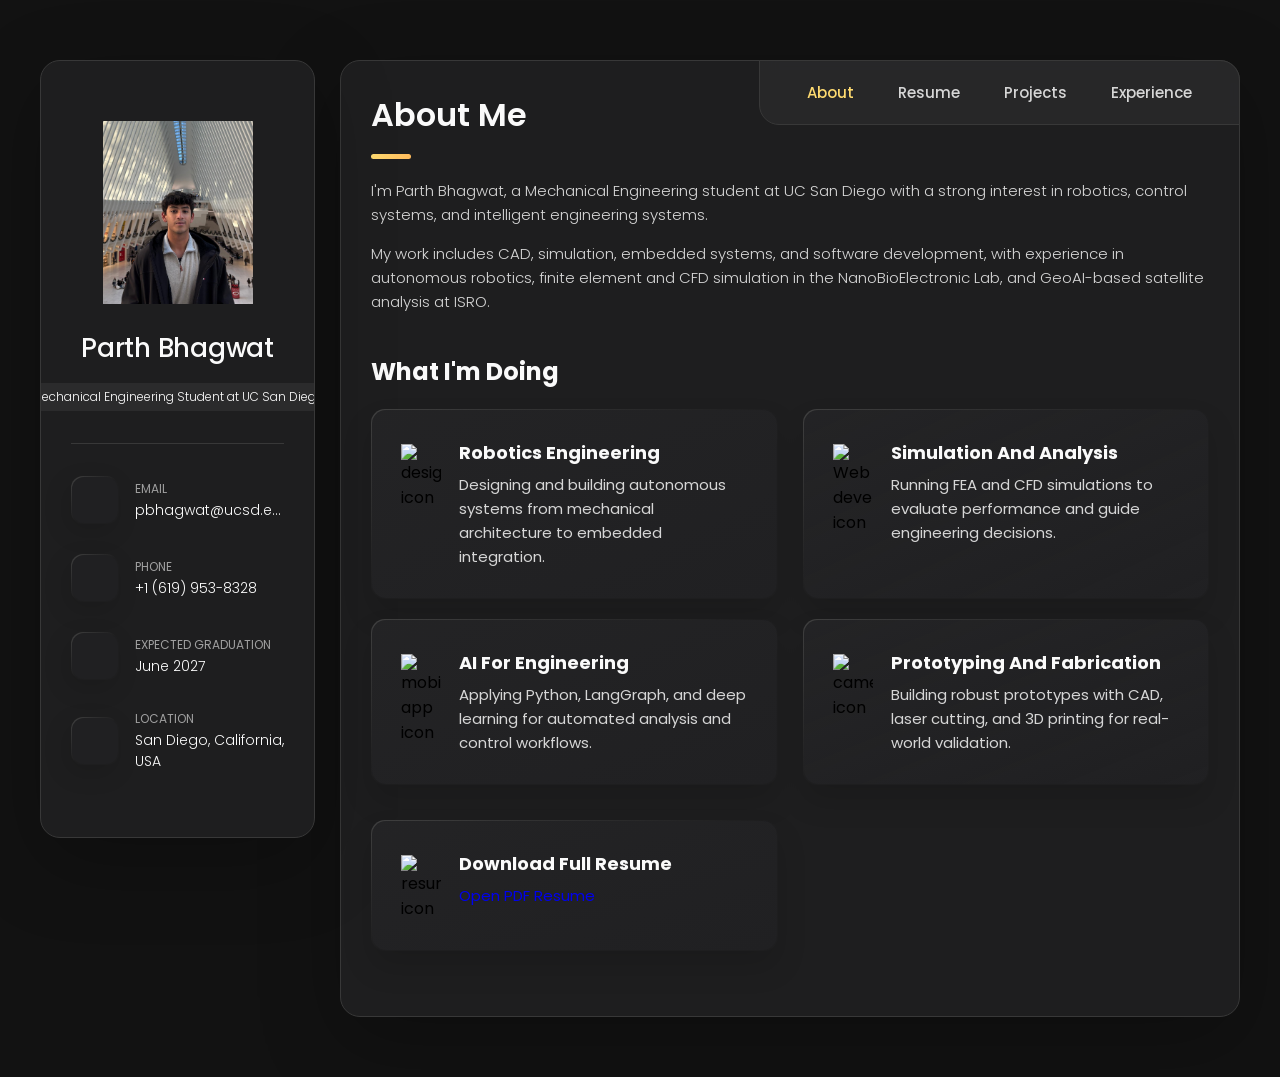
==== index.html @ fcafb951 "Customize portfolio with Parth Bhagwat's profile and projects. Replace template content with persona" ====
<!DOCTYPE html>
<html lang="en">

<head>
  <meta charset="UTF-8">
  <meta http-equiv="X-UA-Compatible" content="IE=edge">
  <meta name="viewport" content="width=device-width, initial-scale=1.0">
  <title>Parth Bhagwat - Portfolio</title>

  <!--
    - favicon
  -->
  <link rel="shortcut icon" href="./assets/images/logo.ico" type="image/x-icon">

  <!--
    - custom css link
  -->
  <link rel="stylesheet" href="./assets/css/style.css">

  <!--
    - google font link
  -->
  <link rel="preconnect" href="https://fonts.googleapis.com">
  <link rel="preconnect" href="https://fonts.gstatic.com" crossorigin>
  <link href="https://fonts.googleapis.com/css2?family=Poppins:wght@300;400;500;600&display=swap" rel="stylesheet">
</head>

<body>

  <!--
    - #MAIN
  -->

  <main>

    <!--
      - #SIDEBAR
    -->

    <aside class="sidebar" data-sidebar>

      <div class="sidebar-info">

        <figure class="avatar-box">
          <img src="./assets/images/my-avatar.png" alt="Parth Bhagwat" width="80">
        </figure>

        <div class="info-content">
          <h1 class="name" title="Parth Bhagwat">Parth Bhagwat</h1>

          <p class="title">Mechanical Engineering Student at UC San Diego</p>
        </div>

        <button class="info_more-btn" data-sidebar-btn>
          <span>Show Contacts</span>

          <ion-icon name="chevron-down"></ion-icon>
        </button>

      </div>

      <div class="sidebar-info_more">

        <div class="separator"></div>

        <ul class="contacts-list">

          <li class="contact-item">

            <div class="icon-box">
              <ion-icon name="mail-outline"></ion-icon>
            </div>

            <div class="contact-info">
              <p class="contact-title">Email</p>

              <a href="mailto:pbhagwat@ucsd.edu" class="contact-link">pbhagwat@ucsd.edu</a>
            </div>

          </li>

          <li class="contact-item">

            <div class="icon-box">
              <ion-icon name="phone-portrait-outline"></ion-icon>
            </div>

            <div class="contact-info">
              <p class="contact-title">Phone</p>

              <a href="tel:+16199538328" class="contact-link">+1 (619) 953-8328</a>
            </div>

          </li>

          <li class="contact-item">

            <div class="icon-box">
              <ion-icon name="calendar-outline"></ion-icon>
            </div>

            <div class="contact-info">
              <p class="contact-title">Expected Graduation</p>

              <time datetime="2027-06">June 2027</time>
            </div>

          </li>

          <li class="contact-item">

            <div class="icon-box">
              <ion-icon name="location-outline"></ion-icon>
            </div>

            <div class="contact-info">
              <p class="contact-title">Location</p>

              <address>San Diego, California, USA</address>
            </div>

          </li>

        </ul>

        <div class="separator"></div>

        <ul class="social-list">

          <li class="social-item">
            <a href="https://www.linkedin.com/in/parth-bhagwat-/" class="social-link" target="_blank" rel="noopener noreferrer">
              <ion-icon name="logo-linkedin"></ion-icon>
            </a>
          </li>

          <li class="social-item">
            <a href="mailto:pbhagwat@ucsd.edu" class="social-link">
              <ion-icon name="mail-outline"></ion-icon>
            </a>
          </li>

          <li class="social-item">
            <a href="./files/Parth_Bhagwat_Resume.pdf" class="social-link" target="_blank" rel="noopener noreferrer">
              <ion-icon name="document-text-outline"></ion-icon>
            </a>
          </li>

        </ul>

      </div>

    </aside>





    <!--
      - #main-content
    -->

    <div class="main-content">

      <!--
        - #NAVBAR
      -->

      <nav class="navbar">

        <ul class="navbar-list">

          <li class="navbar-item">
            <button class="navbar-link  active" data-nav-link>About</button>
          </li>

          <li class="navbar-item">
            <button class="navbar-link" data-nav-link>Resume</button>
          </li>

          <li class="navbar-item">
            <button class="navbar-link" data-nav-link>Projects</button>
          </li>

          <li class="navbar-item">
            <button class="navbar-link" data-nav-link>Experience</button>
          </li>

        </ul>

      </nav>





      <!--
        - #ABOUT
      -->

      <article class="about  active" data-page="about">

        <header>
          <h2 class="h2 article-title">About me</h2>
        </header>

        <section class="about-text">
          <p>
            I'm Parth Bhagwat, a Mechanical Engineering student at UC San Diego with a strong interest in robotics,
            control systems, and intelligent engineering systems.
          </p>

          <p>
            My work includes CAD, simulation, embedded systems, and software development, with experience in autonomous
            robotics, finite element and CFD simulation in the NanoBioElectronic Lab, and GeoAI-based satellite analysis at ISRO.
          </p>
        </section>


        <!--
          - service
        -->

        <section class="service">

          <h3 class="h3 service-title">What I'm Doing</h3>

          <ul class="service-list">

            <li class="service-item">

              <div class="service-icon-box">
                <img src="./assets/images/icon-design.svg
                " alt="design icon" width="40">
              </div>

              <div class="service-content-box">
                <h4 class="h4 service-item-title">Robotics Engineering</h4>

                <p class="service-item-text">
                  Designing and building autonomous systems from mechanical architecture to embedded integration.
                </p>
              </div>

            </li>

            <li class="service-item">

              <div class="service-icon-box">
                <img src="./assets/images/icon-dev.svg" alt="Web development icon" width="40">
              </div>

              <div class="service-content-box">
                <h4 class="h4 service-item-title">Simulation and Analysis</h4>

                <p class="service-item-text">
                  Running FEA and CFD simulations to evaluate performance and guide engineering decisions.
                </p>
              </div>

            </li>

            <li class="service-item">

              <div class="service-icon-box">
                <img src="./assets/images/icon-app.svg" alt="mobile app icon" width="40">
              </div>

              <div class="service-content-box">
                <h4 class="h4 service-item-title">AI for Engineering</h4>

                <p class="service-item-text">
                  Applying Python, LangGraph, and deep learning for automated analysis and control workflows.
                </p>
              </div>

            </li>

            <li class="service-item">

              <div class="service-icon-box">
                <img src="./assets/images/icon-photo.svg" alt="camera icon" width="40">
              </div>

              <div class="service-content-box">
                <h4 class="h4 service-item-title">Prototyping and Fabrication</h4>

                <p class="service-item-text">
                  Building robust prototypes with CAD, laser cutting, and 3D printing for real-world validation.
                </p>
              </div>

            </li>

          </ul>

        </section>

        

        <section class="service">
          <ul class="service-list">
            <li class="service-item">
              <div class="service-icon-box">
                <img src="./assets/images/icon-design.svg" alt="resume icon" width="40">
              </div>
              <div class="service-content-box">
                <h4 class="h4 service-item-title">Download Full Resume</h4>
                <p class="service-item-text">
                  <a href="./files/Parth_Bhagwat_Resume.pdf" target="_blank" rel="noopener noreferrer">Open PDF Resume</a>
                </p>
              </div>
            </li>
          </ul>
        </section>

      </article>





      <!--
        - #RESUME
      -->

      <article class="resume" data-page="resume">

        <header>
          <h2 class="h2 article-title">Resume</h2>
        </header>

        <section class="timeline">

          <div class="title-wrapper">
            <div class="icon-box">
              <ion-icon name="book-outline"></ion-icon>
            </div>

            <h3 class="h3">Education</h3>
          </div>

          <ol class="timeline-list">

            <li class="timeline-item">

              <h4 class="h4 timeline-item-title">University of California, San Diego</h4>

              <span>Expected June 2027</span>

              <p class="timeline-text">
                Bachelor of Engineering in Mechanical Engineering, GPA: 3.57.
              </p>

            </li>

            <li class="timeline-item">

              <h4 class="h4 timeline-item-title">Relevant Coursework</h4>

              <span>Mechanical Engineering Foundation</span>

              <p class="timeline-text">
                Signals and Systems, Linear Controls, Robotics, Mechanical Design, Solid Mechanics, Computational Methods,
                Differential Equations, Fluid Mechanics, and Thermodynamics.
              </p>

            </li>

            <li class="timeline-item">

              <h4 class="h4 timeline-item-title">Leadership</h4>

              <span>UC San Diego</span>

              <p class="timeline-text">
                President, UC San Diego Club Cricket and President, Sigma Alpha Mu Fraternity (Gamma Rho Chapter).
              </p>

            </li>

          </ol>

        </section>

        <section class="skill">

          <h3 class="h3 skills-title">Core Skills</h3>

          <ul class="skills-list content-card">

            <li class="skills-item">
              <p class="timeline-text">Robotics and Mechatronics</p>

            </li>

            <li class="skills-item">
              <p class="timeline-text">CAD and Simulation (Fusion, SolidWorks, COMSOL)</p>

            </li>

            <li class="skills-item">
              <p class="timeline-text">Python and Engineering AI Workflows</p>

            </li>

            <li class="skills-item">
              <p class="timeline-text">Prototyping (3D Printing and Laser Cutting)</p>

            </li>

          </ul>

        </section>

      </article>





      <!--
        - #PORTFOLIO
      -->

      <article class="projects" data-page="projects">

        <header>
          <h2 class="h2 article-title">Projects</h2>
        </header>

        <section class="projects">

          <ul class="filter-list">

            <li class="filter-item">
              <button class="active" data-filter-btn>All</button>
            </li>

            <li class="filter-item">
              <button data-filter-btn>Robotics</button>
            </li>

            <li class="filter-item">
              <button data-filter-btn>Research</button>
            </li>

            <li class="filter-item">
              <button data-filter-btn>AI and Software</button>
            </li>

          </ul>

          <div class="filter-select-box">

            <button class="filter-select" data-select>

              <div class="select-value" data-selecct-value>Select category</div>

              <div class="select-icon">
                <ion-icon name="chevron-down"></ion-icon>
              </div>

            </button>

            <ul class="select-list">

              <li class="select-item">
                <button data-select-item>All</button>
              </li>

              <li class="select-item">
                <button data-select-item>Robotics</button>
              </li>

              <li class="select-item">
                <button data-select-item>Research</button>
              </li>

              <li class="select-item">
                <button data-select-item>AI and Software</button>
              </li>

            </ul>

          </div>

          <ul class="project-list">

            <li class="project-item  active" data-filter-item data-category="robotics">
              <a href="#">

                <figure class="project-img">
                  <div class="project-item-icon-box">
                    <ion-icon name="eye-outline"></ion-icon>
                  </div>

                  <img src="./assets/images/autonomous-rover-cover.png" alt="autonomous vehicles project" loading="lazy">
                </figure>

                <h3 class="project-title">Autonomous Vehicles</h3>

                <p class="project-category">Robotics</p>

              </a>
            </li>

            <li class="project-item  active" data-filter-item data-category="robotics">
              <a href="#">

                <figure class="project-img">
                  <div class="project-item-icon-box">
                    <ion-icon name="eye-outline"></ion-icon>
                  </div>

                  <img src="./assets/images/robotic-arm-cover.png" alt="robotic arm" loading="lazy">
                </figure>

                <h3 class="project-title">Robotic Arm Design and Fabrication</h3>

                <p class="project-category">Robotics</p>

              </a>
            </li>

            <li class="project-item  active" data-filter-item data-category="ai and software">
              <a href="#">

                <figure class="project-img">
                  <div class="project-item-icon-box">
                    <ion-icon name="eye-outline"></ion-icon>
                  </div>

                  <img src="./assets/images/isro-cover.png" alt="satellite imagery analysis" loading="lazy">
                </figure>

                <h3 class="project-title">GeoAI Satellite Analysis Workflow</h3>

                <p class="project-category">AI and Software</p>

              </a>
            </li>

            <li class="project-item  active" data-filter-item data-category="research">
              <a href="#">

                <figure class="project-img">
                  <div class="project-item-icon-box">
                    <ion-icon name="eye-outline"></ion-icon>
                  </div>

                  <img src="./assets/images/nbe-lab-cover.png" alt="nbe lab simulations" loading="lazy">
                </figure>

                <h3 class="project-title">NanoBioElectronic Lab Simulation Research</h3>

                <p class="project-category">Research</p>

              </a>
            </li>

            

          </ul>

        </section>

      </article>





      <!--
        - #BLOG
      -->

      <article class="experience" data-page="experience">

        <header>
          <h2 class="h2 article-title">Experience</h2>
        </header>

        <section class="timeline">
          <div class="title-wrapper">
            <div class="icon-box">
              <ion-icon name="briefcase-outline"></ion-icon>
            </div>
            <h3 class="h3">Professional Experience</h3>
          </div>
          <ol class="timeline-list">

            <li class="timeline-item">

              <h4 class="h4 timeline-item-title">Research Assistant, NanoBioElectronic Lab</h4>
              <span>Feb 2026 - Present | San Diego, CA</span>
              <p class="timeline-text">
                Conducted finite element static stress simulation in Autodesk Fusion and CFD simulation in COMSOL for
                mouthguard-based bioelectronic wearables.
              </p>
            </li>

            <li class="timeline-item">

              <h4 class="h4 timeline-item-title">Intern, ISRO - Remote Sensing</h4>
              <span>Jul 2025 - Aug 2025 | New Delhi, India</span>
              <p class="timeline-text">
                Co-authored a GeoAI research paper and built conversational satellite analysis tooling with LangGraph and
                Google Earth Engine, achieving 98% image-generation accuracy across 50 locations.
              </p>
            </li>

            <li class="timeline-item">

              <h4 class="h4 timeline-item-title">Intern, Rostrum Grand Limited</h4>
              <span>Jul 2024 - Sep 2024 | Hong Kong</span>
              <p class="timeline-text">
                Analyzed and consolidated large financial return datasets to improve reporting consistency and support
                downstream graphing and statistical analysis.
              </p>
            </li>

          </ol>

        </section>

      </article>





    </div>

  </main>






  <!--
    - custom js link
  -->
  <script src="./assets/js/script.js"></script>

  <!--
    - ionicon link
  -->
  <script type="module" src="https://unpkg.com/ionicons@5.5.2/dist/ionicons/ionicons.esm.js"></script>
  <script nomodule src="https://unpkg.com/ionicons@5.5.2/dist/ionicons/ionicons.js"></script>

</body>

</html>
---- assets/css/style.css ----
/*-----------------------------------*\
  #style.css
\*-----------------------------------*/


/**
 * copyright 2022 @codewithsadee
 */





/*-----------------------------------*\
  #CUSTOM PROPERTY
\*-----------------------------------*/

:root {

  /**
   * colors
   */

  /* gradient */

  --bg-gradient-onyx: linear-gradient(
    to bottom right, 
    hsl(240, 1%, 25%) 3%, 
    hsl(0, 0%, 19%) 97%
  );
  --bg-gradient-jet: linear-gradient(
    to bottom right, 
    hsla(240, 1%, 18%, 0.251) 0%, 
    hsla(240, 2%, 11%, 0) 100%
  ), hsl(240, 2%, 13%);
  --bg-gradient-yellow-1: linear-gradient(
    to bottom right, 
    hsl(45, 100%, 71%) 0%, 
    hsla(36, 100%, 69%, 0) 50%
  );
  --bg-gradient-yellow-2: linear-gradient(
    135deg, 
    hsla(45, 100%, 71%, 0.251) 0%, 
    hsla(35, 100%, 68%, 0) 59.86%
  ), hsl(240, 2%, 13%);
  --border-gradient-onyx: linear-gradient(
    to bottom right, 
    hsl(0, 0%, 25%) 0%, 
    hsla(0, 0%, 25%, 0) 50%
  );
  --text-gradient-yellow: linear-gradient(
    to right, 
    hsl(45, 100%, 72%), 
    hsl(35, 100%, 68%)
  );

  /* solid */

  --jet: hsl(0, 0%, 22%);
  --onyx: hsl(240, 1%, 17%);
  --eerie-black-1: hsl(240, 2%, 13%);
  --eerie-black-2: hsl(240, 2%, 12%);
  --smoky-black: hsl(0, 0%, 7%);
  --white-1: hsl(0, 0%, 100%);
  --white-2: hsl(0, 0%, 98%);
  --orange-yellow-crayola: hsl(45, 100%, 72%);
  --vegas-gold: hsl(45, 54%, 58%);
  --light-gray: hsl(0, 0%, 84%);
  --light-gray-70: hsla(0, 0%, 84%, 0.7);
  --bittersweet-shimmer: hsl(0, 43%, 51%);

  /**
   * typography
   */

  /* font-family */
  --ff-poppins: 'Poppins', sans-serif;

  /* font-size */
  --fs-1: 24px;
  --fs-2: 18px;
  --fs-3: 17px;
  --fs-4: 16px;
  --fs-5: 15px;
  --fs-6: 14px;
  --fs-7: 13px;
  --fs-8: 11px;

  /* font-weight */
  --fw-300: 300;
  --fw-400: 400;
  --fw-500: 500;
  --fw-600: 600;

  /**
   * shadow
   */
  
  --shadow-1: -4px 8px 24px hsla(0, 0%, 0%, 0.25);
  --shadow-2: 0 16px 30px hsla(0, 0%, 0%, 0.25);
  --shadow-3: 0 16px 40px hsla(0, 0%, 0%, 0.25);
  --shadow-4: 0 25px 50px hsla(0, 0%, 0%, 0.15);
  --shadow-5: 0 24px 80px hsla(0, 0%, 0%, 0.25);

  /**
   * transition
   */

  --transition-1: 0.25s ease;
  --transition-2: 0.5s ease-in-out;

}





/*-----------------------------------*\
  #RESET
\*-----------------------------------*/

*, *::before, *::after {
  margin: 0;
  padding: 0;
  box-sizing: border-box;
}

a { text-decoration: none; }

li { list-style: none; }

img, ion-icon, a, button, time, span { display: block; }

button {
  font: inherit;
  background: none;
  border: none;
  text-align: left;
  cursor: pointer;
}

input, textarea {
  display: block;
  width: 100%;
  background: none;
  font: inherit;
}

::selection {
  background: var(--orange-yellow-crayola);
  color: var(--smoky-black);
}

:focus { outline-color: var(--orange-yellow-crayola); }

html { font-family: var(--ff-poppins); }

body { background: var(--smoky-black); }





/*-----------------------------------*\
  #REUSED STYLE
\*-----------------------------------*/

.sidebar,
article {
  background: var(--eerie-black-2);
  border: 1px solid var(--jet);
  border-radius: 20px;
  padding: 15px;
  box-shadow: var(--shadow-1);
  z-index: 1;
}

.separator {
  width: 100%;
  height: 1px;
  background: var(--jet);
  margin: 16px 0;
}

.icon-box {
  position: relative;
  background: var(--border-gradient-onyx);
  width: 30px;
  height: 30px;
  border-radius: 8px;
  display: flex;
  justify-content: center;
  align-items: center;
  font-size: 16px;
  color: var(--orange-yellow-crayola);
  box-shadow: var(--shadow-1);
  z-index: 1;
}

.icon-box::before {
  content: "";
  position: absolute;
  inset: 1px;
  background: var(--eerie-black-1);
  border-radius: inherit;
  z-index: -1;
}

.icon-box ion-icon { --ionicon-stroke-width: 35px; }

article { display: none; }

article.active {
  display: block;
  animation: fade 0.5s ease backwards;
}

@keyframes fade {
  0% { opacity: 0; }
  100% { opacity: 1; }
}

.h2,
.h3,
.h4,
.h5 {
  color: var(--white-2);
  text-transform: capitalize;
}

.h2 { font-size: var(--fs-1); }

.h3 { font-size: var(--fs-2); }

.h4 { font-size: var(--fs-4); }

.h5 {
  font-size: var(--fs-7);
  font-weight: var(--fw-500);
}

.article-title {
  position: relative;
  padding-bottom: 7px;
}

.article-title::after {
  content: "";
  position: absolute;
  bottom: 0;
  left: 0;
  width: 30px;
  height: 3px;
  background: var(--text-gradient-yellow);
  border-radius: 3px;
}

.has-scrollbar::-webkit-scrollbar {
  width: 5px; /* for vertical scrollbar */
  height: 5px; /* for horizontal scrollbar */
}

.has-scrollbar::-webkit-scrollbar-track {
  background: var(--onyx);
  border-radius: 5px;
}

.has-scrollbar::-webkit-scrollbar-thumb {
  background: var(--orange-yellow-crayola);
  border-radius: 5px;
}

.has-scrollbar::-webkit-scrollbar-button { width: 20px; }

.content-card {
  position: relative;
  background: var(--border-gradient-onyx);
  padding: 15px;
  padding-top: 45px;
  border-radius: 14px;
  box-shadow: var(--shadow-2);
  cursor: pointer;
  z-index: 1;
}

.content-card::before {
  content: "";
  position: absolute;
  inset: 1px;
  background: var(--bg-gradient-jet);
  border-radius: inherit;
  z-index: -1;
}





/*-----------------------------------*\
  #MAIN
\*-----------------------------------*/

main {
  margin: 15px 12px;
  margin-bottom: 75px;
  min-width: 259px;
}





/*-----------------------------------*\
  #SIDEBAR
\*-----------------------------------*/

.sidebar {
  margin-bottom: 15px;
  max-height: 112px;
  overflow: hidden;
  transition: var(--transition-2);
}

.sidebar.active { max-height: 405px; }

.sidebar-info {
  position: relative;
  display: flex;
  justify-content: flex-start;
  align-items: center;
  gap: 15px;
}

.avatar-box {
  background: var(--bg-gradient-onyx);
  border-radius: 20px;
}

.info-content .name {
  color: var(--white-2);
  font-size: var(--fs-3);
  font-weight: var(--fw-500);
  letter-spacing: -0.25px;
  margin-bottom: 10px;
}

.info-content .title {
  color: var(--white-1);
  background: var(--onyx);
  font-size: var(--fs-8);
  font-weight: var(--fw-300);
  width: max-content;
  padding: 3px 12px;
  border-radius: 8px;
}

.info_more-btn {
  position: absolute;
  top: -15px;
  right: -15px;
  border-radius: 0 15px;
  font-size: 13px;
  color: var(--orange-yellow-crayola);
  background: var(--border-gradient-onyx);
  padding: 10px;
  box-shadow: var(--shadow-2);
  transition: var(--transition-1);
  z-index: 1;
}

.info_more-btn::before {
  content: "";
  position: absolute;
  inset: 1px;
  border-radius: inherit;
  background: var(--bg-gradient-jet);
  transition: var(--transition-1);
  z-index: -1;
}

.info_more-btn:hover,
.info_more-btn:focus { background: var(--bg-gradient-yellow-1); }

.info_more-btn:hover::before,
.info_more-btn:focus::before { background: var(--bg-gradient-yellow-2); }

.info_more-btn span { display: none; }

.sidebar-info_more {
  opacity: 0;
  visibility: hidden;
  transition: var(--transition-2);
}

.sidebar.active .sidebar-info_more {
  opacity: 1;
  visibility: visible;
}

.contacts-list {
  display: grid;
  grid-template-columns: 1fr;
  gap: 16px;
}

.contact-item {
  min-width: 100%;
  display: flex;
  align-items: center;
  gap: 16px;
}

.contact-info {
  max-width: calc(100% - 46px);
  width: calc(100% - 46px);
}

.contact-title {
  color: var(--light-gray-70);
  font-size: var(--fs-8);
  text-transform: uppercase;
  margin-bottom: 2px;
}

.contact-info :is(.contact-link, time, address) {
  color: var(--white-2);
  font-size: var(--fs-7);
}

.contact-info address { font-style: normal; }

.social-list {
  display: flex;
  justify-content: flex-start;
  align-items: center;
  gap: 15px;
  padding-bottom: 4px;
  padding-left: 7px;
}

.social-item .social-link {
  color: var(--light-gray-70);
  font-size: 18px;
}


.social-item .social-link:hover { color: var(--light-gray); }





/*-----------------------------------*\
  #NAVBAR
\*-----------------------------------*/

.navbar {
  position: fixed;
  bottom: 0;
  left: 0;
  width: 100%;
  background: hsla(240, 1%, 17%, 0.75);
  backdrop-filter: blur(10px);
  border: 1px solid var(--jet);
  border-radius: 12px 12px 0 0;
  box-shadow: var(--shadow-2);
  z-index: 5;
}

.navbar-list {
  display: flex;
  flex-wrap: wrap;
  justify-content: center;
  align-items: center;
  padding: 0 10px;
}

.navbar-link {
  color: var(--light-gray);
  font-size: var(--fs-8);
  padding: 20px 7px;
  transition: color var(--transition-1);
}

.navbar-link:hover,
.navbar-link:focus { color: var(--light-gray-70); }

.navbar-link.active { color: var(--orange-yellow-crayola); }





/*-----------------------------------*\
  #ABOUT
\*-----------------------------------*/

.about .article-title { margin-bottom: 15px; }

.about-text {
  color: var(--light-gray);
  font-size: var(--fs-6);
  font-weight: var(--fw-300);
  line-height: 1.6;
}

.about-text p { margin-bottom: 15px; }



/**
 * #service 
 */

.service { margin-bottom: 35px; }

.service-title { margin-bottom: 20px; }

.service-list {
  display: grid;
  grid-template-columns: 1fr;
  gap: 20px;
}

.service-item {
  position: relative;
  background: var(--border-gradient-onyx);
  padding: 20px;
  border-radius: 14px;
  box-shadow: var(--shadow-2);
  z-index: 1;
}

.service-item::before {
  content: "";
  position: absolute;
  inset: 1px;
  background: var(--bg-gradient-jet);
  border-radius: inherit;
  z-index: -1;
}

.service-icon-box { margin-bottom: 10px; }

.service-icon-box img { margin: auto; }

.service-content-box { text-align: center; }

.service-item-title { margin-bottom: 7px; }

.service-item-text {
  color: var(--light-gray);
  font-size: var(--fs-6);
  font-weight: var(--fw-3);
  line-height: 1.6;
}


/**
 * #testimonials 
 */

.testimonials { margin-bottom: 30px; }

.testimonials-title { margin-bottom: 20px; }

.testimonials-list {
  display: flex;
  justify-content: flex-start;
  align-items: flex-start;
  gap: 15px;
  margin: 0 -15px;
  padding: 25px 15px;
  padding-bottom: 35px;
  overflow-x: auto;
  scroll-behavior: smooth;
  overscroll-behavior-inline: contain;
  scroll-snap-type: inline mandatory;
}

.testimonials-item {
  min-width: 100%;
  scroll-snap-align: center;
}

.testimonials-avatar-box {
  position: absolute;
  top: 0;
  left: 0;
  transform: translate(15px, -25px);
  background: var(--bg-gradient-onyx);
  border-radius: 14px;
  box-shadow: var(--shadow-1);
}

.testimonials-item-title { margin-bottom: 7px; }

.testimonials-text {
  color: var(--light-gray);
  font-size: var(--fs-6);
  font-weight: var(--fw-300);
  line-height: 1.6;
  display: -webkit-box;
  line-clamp: 4;
  -webkit-line-clamp: 4;
  -webkit-box-orient: vertical;
  overflow: hidden;
}


/**
 * #testimonials-modal
 */

.modal-container {
  position: fixed;
  top: 0;
  left: 0;
  width: 100%;
  height: 100%;
  display: flex;
  justify-content: center;
  align-items: center;
  overflow-y: auto;
  overscroll-behavior: contain;
  z-index: 20;
  pointer-events: none;
  visibility: hidden;
}

.modal-container::-webkit-scrollbar { display: none; }

.modal-container.active {
  pointer-events: all;
  visibility: visible;
}

.overlay {
  position: fixed;
  top: 0;
  left: 0;
  width: 100%;
  height: 100vh;
  background: hsl(0, 0%, 5%);
  opacity: 0;
  visibility: hidden;
  pointer-events: none;
  z-index: 1;
  transition: var(--transition-1);
}

.overlay.active {
  opacity: 0.8;
  visibility: visible;
  pointer-events: all;
}

.testimonials-modal {
  background: var(--eerie-black-2);
  position: relative;
  padding: 15px;
  margin: 15px 12px;
  border: 1px solid var(--jet);
  border-radius: 14px;
  box-shadow: var(--shadow-5);
  transform: scale(1.2);
  opacity: 0;
  transition: var(--transition-1);
  z-index: 2;
}

.modal-container.active .testimonials-modal {
  transform: scale(1);
  opacity: 1;
}

.modal-close-btn {
  position: absolute;
  top: 15px;
  right: 15px;
  background: var(--onyx);
  border-radius: 8px;
  width: 32px;
  height: 32px;
  display: flex;
  justify-content: center;
  align-items: center;
  color: var(--white-2);
  font-size: 18px;
  opacity: 0.7;
}

.modal-close-btn:hover,
.modal-close-btn:focus { opacity: 1; }

.modal-close-btn ion-icon { --ionicon-stroke-width: 50px; }

.modal-avatar-box {
  background: var(--bg-gradient-onyx);
  width: max-content;
  border-radius: 14px;
  margin-bottom: 15px;
  box-shadow: var(--shadow-2);
}

.modal-img-wrapper > img { display: none; }

.modal-title { margin-bottom: 4px; }

.modal-content time {
  font-size: var(--fs-6);
  color: var(--light-gray-70);
  font-weight: var(--fw-300);
  margin-bottom: 10px;
}

.modal-content p {
  color: var(--light-gray);
  font-size: var(--fs-6);
  font-weight: var(--fw-300);
  line-height: 1.6;
}


/**
 * #clients 
 */

.clients { margin-bottom: 15px; }

.clients-list {
  display: flex;
  justify-content: flex-start;
  align-items: flex-start;
  gap: 15px;
  margin: 0 -15px;
  padding: 25px;
  padding-bottom: 25px;
  overflow-x: auto;
  scroll-behavior: smooth;
  overscroll-behavior-inline: contain;
  scroll-snap-type: inline mandatory;
  scroll-padding-inline: 25px;
}

.clients-item {
  min-width: 50%;
  scroll-snap-align: start;
}

.clients-item img {
  width: 100%;
  filter: grayscale(1);
  transition: var(--transition-1);
}

.clients-item img:hover { filter: grayscale(0); }





/*-----------------------------------*\
  #RESUME
\*-----------------------------------*/

.article-title { margin-bottom: 30px; }


/**
 * education and experience 
 */

.timeline { margin-bottom: 30px; }

.timeline .title-wrapper {
  display: flex;
  align-items: center;
  gap: 15px;
  margin-bottom: 25px;
}

.timeline-list {
  font-size: var(--fs-6);
  margin-left: 45px;
}

.timeline-item { position: relative; }

.timeline-item:not(:last-child) { margin-bottom: 20px; }

.timeline-item-title {
  font-size: var(--fs-6);
  line-height: 1.3;
  margin-bottom: 7px;
}

.timeline-list span {
  color: var(--vegas-gold);
  font-weight: var(--fw-400);
  line-height: 1.6;
}

.timeline-item:not(:last-child)::before {
  content: "";
  position: absolute;
  top: -25px;
  left: -30px;
  width: 1px;
  height: calc(100% + 50px);
  background: var(--jet);
}

.timeline-item::after {
  content: "";
  position: absolute;
  top: 5px;
  left: -33px;
  height: 6px;
  width: 6px;
  background: var(--text-gradient-yellow);
  border-radius: 50%;
  box-shadow: 0 0 0 4px var(--jet);
}

.timeline-text {
  color: var(--light-gray);
  font-weight: var(--fw-300);
  line-height: 1.6;
}


/**
 * skills 
 */

.skills-title { margin-bottom: 20px; }

.skills-list { padding: 20px; }


.skills-item:not(:last-child) { margin-bottom: 15px; }

.skill .title-wrapper {
  display: flex;
  align-items: center;
  gap: 5px;
  margin-bottom: 8px;
}

.skill .title-wrapper data {
  color: var(--light-gray);
  font-size: var(--fs-7);
  font-weight: var(--fw-300);
}

.skill-progress-bg {
  background: var(--jet);
  width: 100%;
  height: 8px;
  border-radius: 10px;
}

.skill-progress-fill {
  background: var(--text-gradient-yellow);
  height: 100%;
  border-radius: inherit;
}





/*-----------------------------------*\
  #PORTFOLIO
\*-----------------------------------*/

.filter-list { display: none; }

.filter-select-box {
  position: relative;
  margin-bottom: 25px;
}

.filter-select {
  background: var(--eerie-black-2);
  color: var(--light-gray);
  display: flex;
  justify-content: space-between;
  align-items: center;
  width: 100%;
  padding: 12px 16px;
  border: 1px solid var(--jet);
  border-radius: 14px;
  font-size: var(--fs-6);
  font-weight: var(--fw-300);
}

.filter-select.active .select-icon { transform: rotate(0.5turn); }

.select-list {
  background: var(--eerie-black-2);
  position: absolute;
  top: calc(100% + 6px);
  width: 100%;
  padding: 6px;
  border: 1px solid var(--jet);
  border-radius: 14px;
  z-index: 2;
  opacity: 0;
  visibility: hidden;
  pointer-events: none;
  transition: 0.15s ease-in-out;
}

.filter-select.active + .select-list {
  opacity: 1;
  visibility: visible;
  pointer-events: all;
}

.select-item button {
  background: var(--eerie-black-2);
  color: var(--light-gray);
  font-size: var(--fs-6);
  font-weight: var(--fw-300);
  text-transform: capitalize;
  width: 100%;
  padding: 8px 10px;
  border-radius: 8px;
}

.select-item button:hover { --eerie-black-2: hsl(240, 2%, 20%); }

.project-list {
  display: grid;
  grid-template-columns: 1fr;
  gap: 30px;
  margin-bottom: 10px;
}

.project-item { display: none; }

.project-item.active {
  display: block;
  animation: scaleUp 0.25s ease forwards;
}

@keyframes scaleUp {
  0% { transform: scale(0.5); }
  100% { transform: scale(1); }
}

.project-item > a { width: 100%; }

.project-img {
  position: relative;
  width: 100%;
  height: auto;
  aspect-ratio: 4 / 3;
  border-radius: 16px;
  overflow: hidden;
  margin-bottom: 15px;
}

.project-img::before {
  content: "";
  position: absolute;
  top: 0;
  left: 0;
  width: 100%;
  height: 100%;
  background: transparent;
  z-index: 1;
  transition: var(--transition-1);
}

.project-item > a:hover .project-img::before { background: hsla(0, 0%, 0%, 0.5); }

.project-item-icon-box {
  --scale: 0.8;

  background: var(--jet);
  color: var(--orange-yellow-crayola);
  position: absolute;
  top: 50%;
  left: 50%;
  transform: translate(-50%, -50%) scale(var(--scale));
  font-size: 20px;
  padding: 18px;
  border-radius: 12px;
  opacity: 0;
  z-index: 1;
  transition: var(--transition-1);
}

.project-item > a:hover .project-item-icon-box {
  --scale: 1;
  opacity: 1;
}

.project-item-icon-box ion-icon { --ionicon-stroke-width: 50px; }

.project-img img {
  width: 100%;
  height: 100%;
  object-fit: cover;
  transition: var(--transition-1);
}

.project-item > a:hover img { transform: scale(1.1); }

.project-title,
.project-category { margin-left: 10px; }

.project-title {
  color: var(--white-2);
  font-size: var(--fs-5);
  font-weight: var(--fw-400);
  text-transform: capitalize;
  line-height: 1.3;
}

.project-category {
  color: var(--light-gray-70);
  font-size: var(--fs-6);
  font-weight: var(--fw-300);
}





/*-----------------------------------*\
  #BLOG
\*-----------------------------------*/

.blog-posts { margin-bottom: 10px; }

.blog-posts-list {
  display: grid;
  grid-template-columns: 1fr;
  gap: 20px;
}

.blog-post-item > a {
  position: relative;
  background: var(--border-gradient-onyx);
  height: 100%;
  box-shadow: var(--shadow-4);
  border-radius: 16px;
  z-index: 1;
}

.blog-post-item > a::before {
  content: "";
  position: absolute;
  inset: 1px;
  border-radius: inherit;
  background: var(--eerie-black-1);
  z-index: -1;
}

.blog-banner-box {
  width: 100%;
  height: 200px;
  border-radius: 12px;
  overflow: hidden;
}

.blog-banner-box img {
  width: 100%;
  height: 100%;
  object-fit: cover;
  transition: var(--transition-1);
}

.blog-post-item > a:hover .blog-banner-box img { transform: scale(1.1); }

.blog-content { padding: 15px; }

.blog-meta {
  display: flex;
  justify-content: flex-start;
  align-items: center;
  gap: 7px;
  margin-bottom: 10px;
}

.blog-meta :is(.blog-category, time) {
  color: var(--light-gray-70);
  font-size: var(--fs-6);
  font-weight: var(--fw-300);
}

.blog-meta .dot {
  background: var(--light-gray-70);
  width: 4px;
  height: 4px;
  border-radius: 4px;
}

.blog-item-title {
  margin-bottom: 10px;
  line-height: 1.3;
  transition: var(--transition-1);
}

.blog-post-item > a:hover .blog-item-title { color: var(--orange-yellow-crayola); }

.blog-text {
  color: var(--light-gray);
  font-size: var(--fs-6);
  font-weight: var(--fw-300);
  line-height: 1.6;
}





/*-----------------------------------*\
  #CONTACT
\*-----------------------------------*/

.mapbox {
  position: relative;
  height: 250px;
  width: 100%;
  border-radius: 16px;
  margin-bottom: 30px;
  border: 1px solid var(--jet);
  overflow: hidden;
}

.mapbox figure { height: 100%; }

.mapbox iframe {
  width: 100%;
  height: 100%;
  border: none;
  filter: grayscale(1) invert(1);
}

.contact-form { margin-bottom: 10px; }

.form-title { margin-bottom: 20px; }

.input-wrapper {
  display: grid;
  grid-template-columns: 1fr;
  gap: 25px;
  margin-bottom: 25px;
}

.form-input {
  color: var(--white-2);
  font-size: var(--fs-6);
  font-weight: var(--fw-400);
  padding: 13px 20px;
  border: 1px solid var(--jet);
  border-radius: 14px;
  outline: none;
}

.form-input::placeholder { font-weight: var(--fw-500); }

.form-input:focus { border-color: var(--orange-yellow-crayola); }

textarea.form-input {
  min-height: 100px;
  height: 120px;
  max-height: 200px;
  resize: vertical;
  margin-bottom: 25px;
}

textarea.form-input::-webkit-resizer { display: none; }

.form-input:focus:invalid { border-color: var(--bittersweet-shimmer); }

.form-btn {
  position: relative;
  width: 100%;
  background: var(--border-gradient-onyx);
  color: var(--orange-yellow-crayola);
  display: flex;
  justify-content: center;
  align-items: center;
  gap: 10px;
  padding: 13px 20px;
  border-radius: 14px;
  font-size: var(--fs-6);
  text-transform: capitalize;
  box-shadow: var(--shadow-3);
  z-index: 1;
  transition: var(--transition-1);
}

.form-btn::before {
  content: "";
  position: absolute;
  inset: 1px;
  background: var(--bg-gradient-jet);
  border-radius: inherit;
  z-index: -1;
  transition: var(--transition-1);
}

.form-btn ion-icon { font-size: 16px; }

.form-btn:hover { background: var(--bg-gradient-yellow-1); }

.form-btn:hover::before { background: var(--bg-gradient-yellow-2); }

.form-btn:disabled {
  opacity: 0.7;
  cursor: not-allowed;
}

.form-btn:disabled:hover { background: var(--border-gradient-onyx); }

.form-btn:disabled:hover::before { background: var(--bg-gradient-jet); }





/*-----------------------------------*\
  #RESPONSIVE
\*-----------------------------------*/

/**
 * responsive larger than 450px screen
 */

@media (min-width: 450px) {

  /**
   * client
   */

  .clients-item { min-width: calc(33.33% - 10px); }



  /**
   * #PORTFOLIO, BLOG 
   */

  .blog-banner-box { height: auto; }

}





/**
 * responsive larger than 580px screen
 */

@media (min-width: 580px) {

  /**
   * CUSTOM PROPERTY
   */

  :root {

    /**
     * typography
     */

    --fs-1: 32px;
    --fs-2: 24px;
    --fs-3: 26px;
    --fs-4: 18px;
    --fs-6: 15px;
    --fs-7: 15px;
    --fs-8: 12px;

  }



  /**
   * #REUSED STYLE
   */

  .sidebar, article {
    width: 520px;
    margin-inline: auto;
    padding: 30px;
  }

  .article-title {
    font-weight: var(--fw-600);
    padding-bottom: 15px;
  }

  .article-title::after {
    width: 40px;
    height: 5px;
  }

  .icon-box {
    width: 48px;
    height: 48px;
    border-radius: 12px;
    font-size: 18px;
  }



  /**
   * #MAIN
   */

  main {
    margin-top: 60px;
    margin-bottom: 100px;
  }



  /**
   * #SIDEBAR
   */

  .sidebar {
    max-height: 180px;
    margin-bottom: 30px;
  }

  .sidebar.active { max-height: 584px; }

  .sidebar-info { gap: 25px; }

  .avatar-box { border-radius: 30px; }

  .avatar-box img { width: 120px; }

  .info-content .name { margin-bottom: 15px; }

  .info-content .title { padding: 5px 18px; }

  .info_more-btn {
    top: -30px;
    right: -30px;
    padding: 10px 15px;
  }

  .info_more-btn span {
    display: block;
    font-size: var(--fs-8);
  }

  .info_more-btn ion-icon { display: none; }

  .separator { margin: 32px 0; }

  .contacts-list { gap: 20px; }

  .contact-info {
    max-width: calc(100% - 64px);
    width: calc(100% - 64px);
  }



  /**
   * #NAVBAR
   */

  .navbar { border-radius: 20px 20px 0 0; }

  .navbar-list { gap: 20px; }

  .navbar-link { --fs-8: 14px; }



  /**
   * #ABOUT
   */

  .about .article-title { margin-bottom: 20px; }

  .about-text { margin-bottom: 40px; }

  /* service */

  .service-item {
    display: flex;
    justify-content: flex-start;
    align-items: flex-start;
    gap: 18px;
    padding: 30px;
  }

  .service-icon-box {
    margin-bottom: 0;
    margin-top: 5px;
  }

  .service-content-box { text-align: left; }

  /* testimonials */

  .testimonials-title { margin-bottom: 25px; }

  .testimonials-list {
    gap: 30px;
    margin: 0 -30px;
    padding: 30px;
    padding-bottom: 35px;
  }

  .content-card {
    padding: 30px;
    padding-top: 25px;
  }

  .testimonials-avatar-box {
    transform: translate(30px, -30px);
    border-radius: 20px;
  }

  .testimonials-avatar-box img { width: 80px; }

  .testimonials-item-title {
    margin-bottom: 10px;
    margin-left: 95px;
  }

  .testimonials-text {
    line-clamp: 2;
    -webkit-line-clamp: 2;
  }

  /* testimonials modal */

  .modal-container { padding: 20px; }

  .testimonials-modal {
    display: flex;
    justify-content: flex-start;
    align-items: stretch;
    gap: 25px;
    padding: 30px;
    border-radius: 20px;
  }

  .modal-img-wrapper {
    display: flex;
    flex-direction: column;
    align-items: center;
  }

  .modal-avatar-box {
    border-radius: 18px;
    margin-bottom: 0;
  }

  .modal-avatar-box img { width: 65px; }

  .modal-img-wrapper > img {
    display: block;
    flex-grow: 1;
    width: 35px;
  }

  /* clients */

  .clients-list {
    gap: 50px;
    margin: 0 -30px;
    padding: 45px;
    scroll-padding-inline: 45px;
  }

  .clients-item { min-width: calc(33.33% - 35px); }



  /**
   * #RESUME
   */

  .timeline-list { margin-left: 65px; }

  .timeline-item:not(:last-child)::before { left: -40px; }

  .timeline-item::after {
    height: 8px;
    width: 8px;
    left: -43px;
  }

  .skills-item:not(:last-child) { margin-bottom: 25px; }



  /**
   * #PORTFOLIO, BLOG
   */

  .project-img, .blog-banner-box { border-radius: 16px; }

  .blog-posts-list { gap: 30px; }

  .blog-content { padding: 25px; }



  /**
   * #CONTACT
   */

  .mapbox {
    height: 380px;
    border-radius: 18px;
  }

  .input-wrapper {
    gap: 30px;
    margin-bottom: 30px;
  }

  .form-input { padding: 15px 20px; }

  textarea.form-input { margin-bottom: 30px; }

  .form-btn {
    --fs-6: 16px;
    padding: 16px 20px;
  }

  .form-btn ion-icon { font-size: 18px; }

}





/**
 * responsive larger than 768px screen
 */

@media (min-width: 768px) {

  /**
   * REUSED STYLE
   */

  .sidebar, article { width: 700px; }

  .has-scrollbar::-webkit-scrollbar-button { width: 100px; }



  /**
   * SIDEBAR
   */

  .contacts-list {
    grid-template-columns: 1fr 1fr;
    gap: 30px 15px;
  }



  /**
   * NAVBAR
   */

  .navbar-link { --fs-8: 15px; }



  /**
   * ABOUT
   */

  /* testimonials modal */

  .testimonials-modal {
    gap: 35px;
    max-width: 680px;
  }

  .modal-avatar-box img { width: 80px; }



  /**
   * PORTFOLIO
   */

  .article-title { padding-bottom: 20px; }

  .filter-select-box { display: none; }

  .filter-list {
    display: flex;
    justify-content: flex-start;
    align-items: center;
    gap: 25px;
    padding-left: 5px;
    margin-bottom: 30px;
  }

  .filter-item button {
    color: var(--light-gray);
    font-size: var(--fs-5);
    transition: var(--transition-1);
  }

  .filter-item button:hover { color: var(--light-gray-70); }

  .filter-item button.active { color: var(--orange-yellow-crayola); }

  /* portfolio and blog grid */

  .project-list, .blog-posts-list { grid-template-columns: 1fr 1fr; }



  /**
   * CONTACT
   */

  .input-wrapper { grid-template-columns: 1fr 1fr; }

  .form-btn {
    width: max-content;
    margin-left: auto;
  }
  
}





/**
 * responsive larger than 1024px screen
 */

@media (min-width: 1024px) {

  /**
   * CUSTOM PROPERTY
   */

  :root {

    /**
    * shadow
    */

    --shadow-1: -4px 8px 24px hsla(0, 0%, 0%, 0.125);
    --shadow-2: 0 16px 30px hsla(0, 0%, 0%, 0.125);
    --shadow-3: 0 16px 40px hsla(0, 0%, 0%, 0.125);

  }



  /**
   * REUSED STYLE
   */

  .sidebar, article {
    width: 950px;
    box-shadow: var(--shadow-5);
  }



  /**
   * MAIN 
   */

  main { margin-bottom: 60px; }

  .main-content {
    position: relative;
    width: max-content;
    margin: auto;
  }



  /**
   * NAVBAR
   */

  .navbar {
    position: absolute;
    bottom: auto;
    top: 0;
    left: auto;
    right: 0;
    width: max-content;
    border-radius: 0 20px;
    padding: 0 20px;
    box-shadow: none;
  }

  .navbar-list {
    gap: 30px;
    padding: 0 20px;
  }

  .navbar-link { font-weight: var(--fw-500); }



  /**
   * ABOUT
   */

  /* service */

  .service-list {
    grid-template-columns: 1fr 1fr;
    gap: 20px 25px;
  }

  /* testimonials */

  .testimonials-item { min-width: calc(50% - 15px); }

  /* clients */

  .clients-item { min-width: calc(25% - 38px); }



  /**
   * PORTFOLIO
   */

  .project-list { grid-template-columns: repeat(3, 1fr); }



  /**
   * BLOG
   */

  .blog-banner-box { height: 230px; }

}





/**
 * responsive larger than 1250px screen
 */

@media (min-width: 1250px) {

  /**
   * RESET
   */

  body::-webkit-scrollbar { width: 20px; }

  body::-webkit-scrollbar-track { background: var(--smoky-black); }

  body::-webkit-scrollbar-thumb {
    border: 5px solid var(--smoky-black);
    background: hsla(0, 0%, 100%, 0.1);
    border-radius: 20px;
    box-shadow: inset 1px 1px 0 hsla(0, 0%, 100%, 0.11),
                inset -1px -1px 0 hsla(0, 0%, 100%, 0.11);
  }

  body::-webkit-scrollbar-thumb:hover { background: hsla(0, 0%, 100%, 0.15); }

  body::-webkit-scrollbar-button { height: 60px; }



  /**
   * REUSED STYLE
   */

  .sidebar, article { width: auto; }

  article { min-height: 100%; }



  /**
   * MAIN
   */

  main {
    max-width: 1200px;
    margin-inline: auto;
    display: flex;
    justify-content: center;
    align-items: stretch;
    gap: 25px;
  }

  .main-content {
    min-width: 75%;
    width: 75%;
    margin: 0;
  }



  /**
   * SIDEBAR
   */

  .sidebar {
    position: sticky;
    top: 60px;
    max-height: max-content;
    height: 100%;
    margin-bottom: 0;
    padding-top: 60px;
    z-index: 1;
  }

  .sidebar-info { flex-direction: column; }

  .avatar-box img { width: 150px; }

  .info-content .name {
    white-space: nowrap;
    text-align: center;
  }

  .info-content .title { margin: auto; }

  .info_more-btn { display: none; }

  .sidebar-info_more {
    opacity: 1;
    visibility: visible;
  }

  .contacts-list { grid-template-columns: 1fr; }

  .contact-info :is(.contact-link) {
    white-space: nowrap;
    overflow: hidden;
    text-overflow: ellipsis;
  }

  .contact-info :is(.contact-link, time, address) {
    --fs-7: 14px;
    font-weight: var(--fw-300);
  }

  .separator:last-of-type {
    margin: 15px 0;
    opacity: 0;
  }

  .social-list { justify-content: center; }



  /**
	 * RESUME
	 */

  .timeline-text { max-width: 700px; }

}
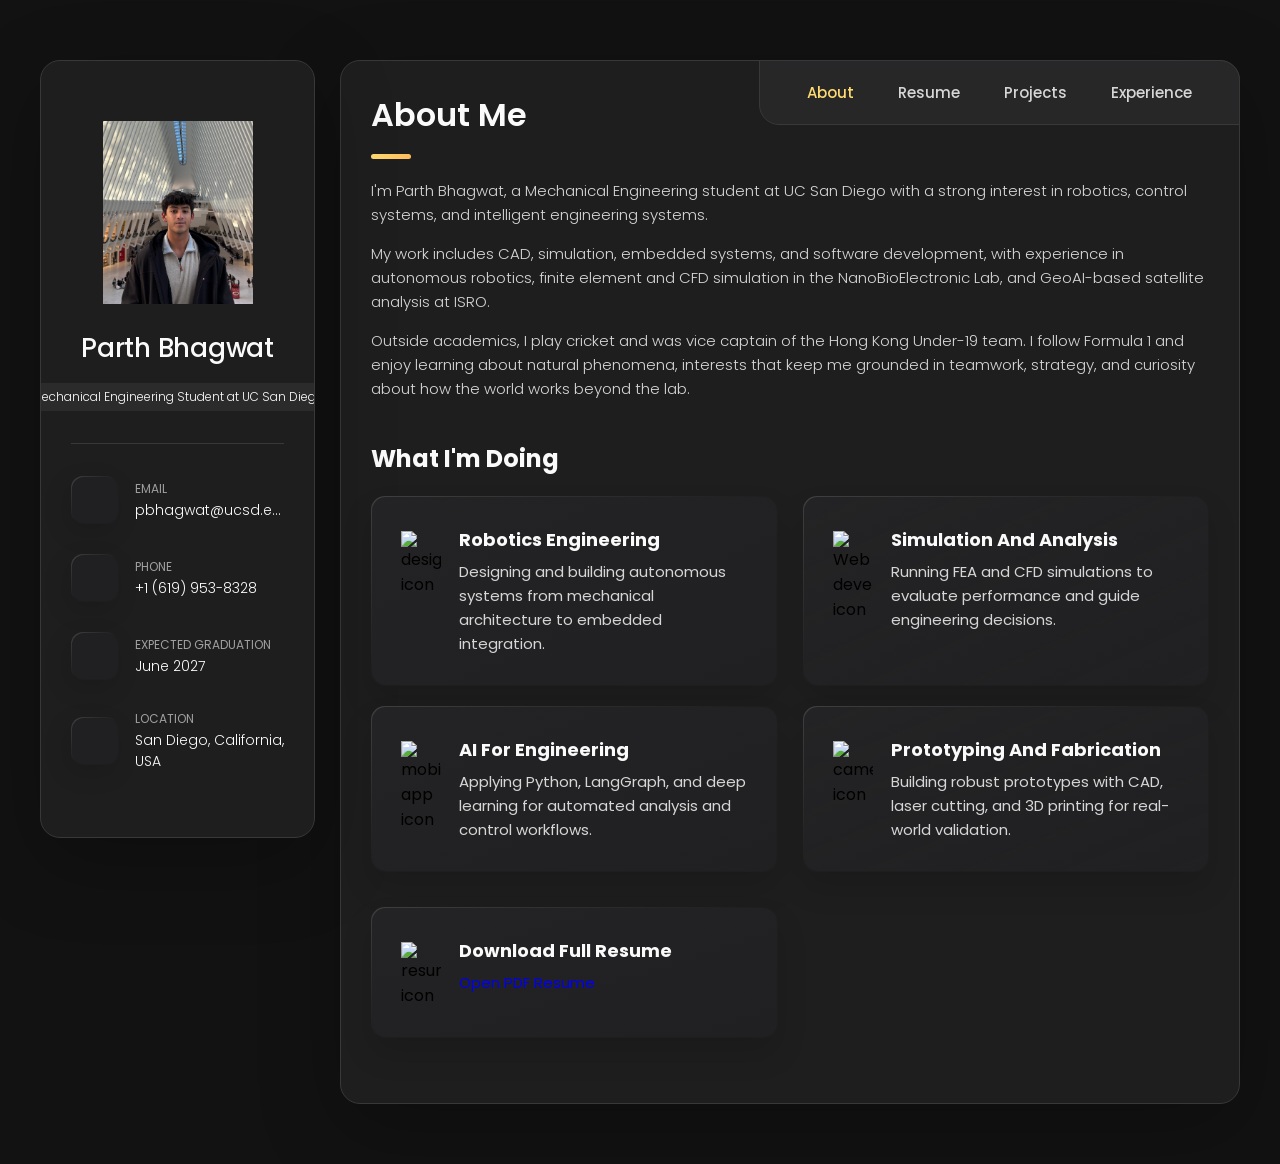
==== commit 14806b58: "Update About, GeoAI paper and app, and autonomous vehicle project copy. Add personal interests to Ab" ====
--- a/index.html
+++ b/index.html
@@ -140,7 +140,7 @@
           </li>
 
           <li class="social-item">
-            <a href="./files/Parth_Bhagwat_Resume.pdf" class="social-link" target="_blank" rel="noopener noreferrer">
+            <a href="./files/Resume%20Engineering.pdf" class="social-link" target="_blank" rel="noopener noreferrer">
               <ion-icon name="document-text-outline"></ion-icon>
             </a>
           </li>
@@ -170,19 +170,19 @@
         <ul class="navbar-list">
 
           <li class="navbar-item">
-            <button class="navbar-link  active" data-nav-link>About</button>
+            <button type="button" class="navbar-link  active" data-nav-link data-nav-page="about">About</button>
           </li>
 
           <li class="navbar-item">
-            <button class="navbar-link" data-nav-link>Resume</button>
+            <button type="button" class="navbar-link" data-nav-link data-nav-page="resume">Resume</button>
           </li>
 
           <li class="navbar-item">
-            <button class="navbar-link" data-nav-link>Projects</button>
+            <button type="button" class="navbar-link" data-nav-link data-nav-page="projects">Projects</button>
           </li>
 
           <li class="navbar-item">
-            <button class="navbar-link" data-nav-link>Experience</button>
+            <button type="button" class="navbar-link" data-nav-link data-nav-page="experience">Experience</button>
           </li>
 
         </ul>
@@ -213,6 +213,12 @@
             My work includes CAD, simulation, embedded systems, and software development, with experience in autonomous
             robotics, finite element and CFD simulation in the NanoBioElectronic Lab, and GeoAI-based satellite analysis at ISRO.
           </p>
+
+          <p>
+            Outside academics, I play cricket and was vice captain of the Hong Kong Under-19 team. I follow Formula 1 and
+            enjoy learning about natural phenomena, interests that keep me grounded in teamwork, strategy, and curiosity about
+            how the world works beyond the lab.
+          </p>
         </section>
 
 
@@ -229,8 +235,7 @@
             <li class="service-item">
 
               <div class="service-icon-box">
-                <img src="./assets/images/icon-design.svg
-                " alt="design icon" width="40">
+                <img src="./assets/images/icon-design.svg" alt="design icon" width="40">
               </div>
 
               <div class="service-content-box">
@@ -306,7 +311,7 @@
               <div class="service-content-box">
                 <h4 class="h4 service-item-title">Download Full Resume</h4>
                 <p class="service-item-text">
-                  <a href="./files/Parth_Bhagwat_Resume.pdf" target="_blank" rel="noopener noreferrer">Open PDF Resume</a>
+                  <a href="./files/Resume%20Engineering.pdf" target="_blank" rel="noopener noreferrer">Open PDF Resume</a>
                 </p>
               </div>
             </li>
@@ -487,7 +492,7 @@
           <ul class="project-list">
 
             <li class="project-item  active" data-filter-item data-category="robotics">
-              <a href="#">
+              <a href="./project-mae148.html">
 
                 <figure class="project-img">
                   <div class="project-item-icon-box">
@@ -505,7 +510,7 @@
             </li>
 
             <li class="project-item  active" data-filter-item data-category="robotics">
-              <a href="#">
+              <a href="./project-robotic-arm.html">
 
                 <figure class="project-img">
                   <div class="project-item-icon-box">
@@ -523,7 +528,7 @@
             </li>
 
             <li class="project-item  active" data-filter-item data-category="ai and software">
-              <a href="#">
+              <a href="./project-geoai.html">
 
                 <figure class="project-img">
                   <div class="project-item-icon-box">
@@ -535,13 +540,13 @@
 
                 <h3 class="project-title">GeoAI Satellite Analysis Workflow</h3>
 
-                <p class="project-category">AI and Software</p>
+                <p class="project-category">AI and Software · ISRO</p>
 
               </a>
             </li>
 
             <li class="project-item  active" data-filter-item data-category="research">
-              <a href="#">
+              <a href="./project-nbe-lab.html">
 
                 <figure class="project-img">
                   <div class="project-item-icon-box">
@@ -605,7 +610,7 @@
               <span>Jul 2025 - Aug 2025 | New Delhi, India</span>
               <p class="timeline-text">
                 Co-authored a GeoAI research paper and built conversational satellite analysis tooling with LangGraph and
-                Google Earth Engine, achieving 98% image-generation accuracy across 50 locations.
+                Google Earth Engine, achieving 96% image-generation accuracy across 50 locations.
               </p>
             </li>
 
@@ -638,6 +643,7 @@
 
 
 
+
   <!--
     - custom js link
   -->
@@ -651,4 +657,4 @@
 
 </body>
 
-</html>+</html>
--- a/assets/css/style.css
+++ b/assets/css/style.css
@@ -215,6 +215,11 @@
   animation: fade 0.5s ease backwards;
 }
 
+/* Standalone pages like project-mae148.html — SPA rule above hides all article tags without .active */
+.project-detail-page article.project-detail-card {
+  display: block;
+}
+
 @keyframes fade {
   0% { opacity: 0; }
   100% { opacity: 1; }
@@ -951,7 +956,13 @@
   100% { transform: scale(1); }
 }
 
-.project-item > a { width: 100%; }
+.project-item > a {
+  width: 100%;
+  cursor: pointer;
+  text-decoration: none;
+}
+
+.project-item ion-icon { pointer-events: none; }
 
 .project-img {
   position: relative;
@@ -973,6 +984,7 @@
   background: transparent;
   z-index: 1;
   transition: var(--transition-1);
+  pointer-events: none;
 }
 
 .project-item > a:hover .project-img::before { background: hsla(0, 0%, 0%, 0.5); }
@@ -992,6 +1004,7 @@
   opacity: 0;
   z-index: 1;
   transition: var(--transition-1);
+  pointer-events: none;
 }
 
 .project-item > a:hover .project-item-icon-box {
@@ -1879,4 +1892,299 @@
 
   .timeline-text { max-width: 700px; }
 
+}
+
+/*-----------------------------------*\
+  #PROJECT DETAIL (standalone pages)
+\*-----------------------------------*/
+
+.project-detail-page {
+  font-family: var(--ff-poppins);
+  min-height: 100vh;
+  padding: 24px 18px 48px;
+  max-width: 880px;
+  margin: 0 auto;
+}
+
+.project-detail-back {
+  display: inline-flex;
+  align-items: center;
+  gap: 8px;
+  color: var(--orange-yellow-crayola);
+  font-size: var(--fs-6);
+  font-weight: var(--fw-500);
+  margin-bottom: 20px;
+  transition: opacity var(--transition-1);
+}
+
+.project-detail-back:hover,
+.project-detail-back:focus { opacity: 0.85; }
+
+.project-detail-back ion-icon {
+  font-size: 18px;
+  --ionicon-stroke-width: 48px;
+}
+
+.project-detail-card {
+  background: var(--eerie-black-2);
+  border: 1px solid var(--jet);
+  border-radius: 20px;
+  padding: 22px 20px 28px;
+  box-shadow: var(--shadow-1);
+}
+
+.project-detail-meta {
+  color: var(--vegas-gold);
+  font-size: var(--fs-8);
+  font-weight: var(--fw-500);
+  text-transform: uppercase;
+  letter-spacing: 0.06em;
+  margin-bottom: 8px;
+}
+
+.project-detail-title {
+  color: var(--white-1);
+  font-size: var(--fs-1);
+  font-weight: var(--fw-600);
+  line-height: 1.25;
+  margin-bottom: 18px;
+}
+
+.project-detail-hero {
+  border-radius: 16px;
+  overflow: hidden;
+  margin: 0 0 22px;
+}
+
+.project-detail-hero img {
+  width: 100%;
+  display: block;
+  height: auto;
+  vertical-align: middle;
+}
+
+.project-detail-inline-figure {
+  margin: 18px 0 8px;
+  border-radius: 12px;
+  overflow: hidden;
+  border: 1px solid var(--jet);
+  box-shadow: var(--shadow-1);
+  background: var(--smoky-black);
+}
+
+.project-detail-inline-figure img {
+  width: 100%;
+  height: 280px;
+  display: block;
+  object-fit: contain;
+  object-position: center;
+  background: var(--smoky-black);
+}
+
+@media (min-width: 580px) {
+  .project-detail-inline-figure img { height: 320px; }
+}
+
+.project-detail-inline-figure figcaption {
+  color: var(--light-gray-70);
+  font-size: var(--fs-8);
+  font-weight: var(--fw-300);
+  line-height: 1.45;
+  padding: 10px 14px;
+  text-align: center;
+  border-top: 1px solid var(--jet);
+}
+
+.project-detail-inline-figures {
+  display: grid;
+  grid-template-columns: 1fr;
+  gap: 14px;
+  margin: 18px 0 8px;
+}
+
+@media (min-width: 640px) {
+  .project-detail-inline-figures { grid-template-columns: repeat(2, 1fr); }
+}
+
+.project-detail-section-title {
+  color: var(--white-2);
+  font-size: var(--fs-4);
+  font-weight: var(--fw-600);
+  margin: 22px 0 12px;
+}
+
+.project-detail-section-title:first-of-type { margin-top: 0; }
+
+.project-detail-subtitle {
+  color: var(--vegas-gold);
+  font-size: var(--fs-6);
+  font-weight: var(--fw-500);
+  margin: 18px 0 8px;
+}
+
+.project-detail-subsubtitle {
+  color: var(--light-gray);
+  font-size: var(--fs-7);
+  font-weight: var(--fw-500);
+  margin: 16px 0 8px;
+}
+
+.project-detail-figure-note {
+  font-size: var(--fs-8);
+  color: var(--light-gray-70);
+  margin-bottom: 14px;
+}
+
+.project-detail-code {
+  color: var(--orange-yellow-crayola);
+  font-size: inherit;
+}
+
+.project-detail-list {
+  list-style: disc;
+  padding-left: 1.2rem;
+  color: var(--light-gray);
+  font-size: var(--fs-6);
+  line-height: 1.65;
+}
+
+.project-detail-list li { margin-bottom: 10px; }
+
+.project-detail-intro {
+  color: var(--light-gray);
+  font-size: var(--fs-6);
+  line-height: 1.65;
+  margin-bottom: 6px;
+}
+
+.project-detail-tools { margin-bottom: 0; }
+
+.project-detail-videos {
+  display: flex;
+  flex-direction: column;
+  gap: 22px;
+  margin: 18px 0 8px;
+}
+
+.project-detail-video {
+  margin: 0;
+  border-radius: 12px;
+  overflow: hidden;
+  border: 1px solid var(--jet);
+  box-shadow: var(--shadow-1);
+  background: var(--eerie-black-1);
+}
+
+.project-detail-video__caption {
+  padding: 12px 14px;
+  color: var(--light-gray);
+  font-size: var(--fs-7);
+  font-weight: var(--fw-500);
+  line-height: 1.45;
+  border-bottom: 1px solid var(--jet);
+}
+
+.project-detail-video__el {
+  width: 100%;
+  max-height: min(70vh, 520px);
+  height: auto;
+  display: block;
+  vertical-align: middle;
+  background: #000;
+}
+
+.project-detail-video__embed {
+  position: relative;
+  width: 100%;
+  padding-bottom: 56.25%;
+  height: 0;
+  overflow: hidden;
+  background: #000;
+}
+
+.project-detail-video__embed iframe {
+  position: absolute;
+  top: 0;
+  left: 0;
+  width: 100%;
+  height: 100%;
+  border: 0;
+}
+
+.project-detail-video__note {
+  margin-top: 12px;
+  margin-bottom: 0;
+  font-size: var(--fs-8);
+}
+
+.project-detail-video__link {
+  color: var(--orange-yellow-crayola);
+  text-decoration: underline;
+  text-underline-offset: 3px;
+}
+
+.project-detail-video__link:hover,
+.project-detail-video__link:focus {
+  opacity: 0.9;
+}
+
+.mae148-gallery {
+  display: grid;
+  grid-template-columns: 1fr;
+  gap: 12px;
+  margin: 22px 0 8px;
+  min-height: 0;
+}
+
+@media (min-width: 550px) {
+  .mae148-gallery { grid-template-columns: repeat(2, 1fr); }
+}
+
+@media (min-width: 900px) {
+  .mae148-gallery { grid-template-columns: repeat(3, 1fr); }
+}
+
+.mae148-gallery__item {
+  position: relative;
+  margin: 0;
+  border-radius: 12px;
+  overflow: hidden;
+  border: 1px solid var(--jet);
+  box-shadow: var(--shadow-1);
+  min-width: 0;
+  min-height: 0;
+  aspect-ratio: 4 / 3;
+}
+
+.mae148-gallery__item img {
+  position: absolute;
+  inset: 0;
+  width: 100%;
+  height: 100%;
+  object-fit: cover;
+  object-position: center;
+  display: block;
+}
+
+.project-detail-gallery--labeled .mae148-gallery__item {
+  aspect-ratio: auto;
+  overflow: visible;
+  display: flex;
+  flex-direction: column;
+}
+
+.project-detail-gallery--labeled .mae148-gallery__item img {
+  position: static;
+  inset: auto;
+  aspect-ratio: 4 / 3;
+  height: auto;
+}
+
+.project-detail-gallery__caption {
+  color: var(--light-gray-70);
+  font-size: var(--fs-8);
+  font-weight: var(--fw-300);
+  margin: 8px 10px 10px;
+  line-height: 1.4;
+  text-align: center;
 }
